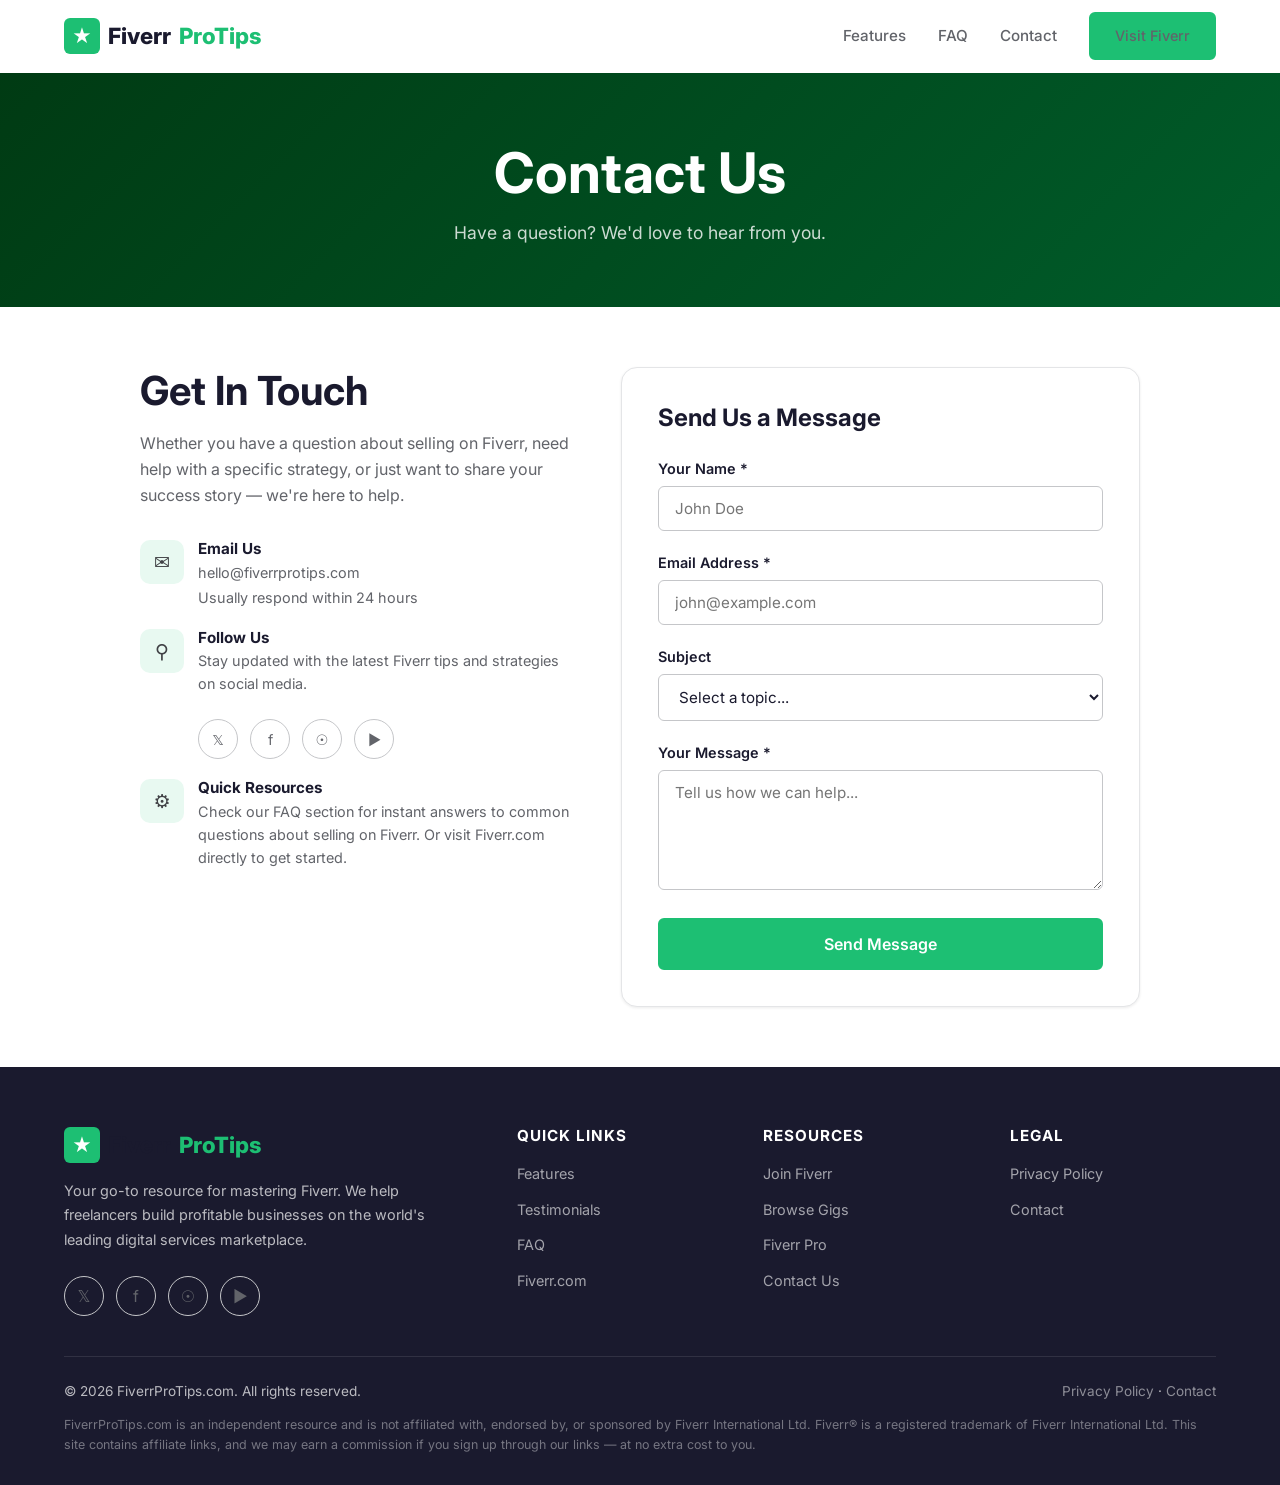
==== contact.html @ c42b6715 "Initial commit: FiverrProTips landing page with privacy policy and contact page Co-Authored-By: Clau" ====
<!DOCTYPE html>
<html lang="en">
<head>
  <meta charset="UTF-8">
  <meta name="viewport" content="width=device-width, initial-scale=1.0">
  <meta name="description" content="Contact FiverrProTips — Have questions about selling on Fiverr? We'd love to hear from you. Reach out via our contact form or email.">
  <meta name="robots" content="index, follow">
  <link rel="canonical" href="https://fiverrprotips.com/contact">
  <title>Contact Us — FiverrProTips</title>
  <link rel="preconnect" href="https://fonts.googleapis.com">
  <link rel="preconnect" href="https://fonts.gstatic.com" crossorigin>
  <link href="https://fonts.googleapis.com/css2?family=Inter:wght@400;500;600;700;800&display=swap" rel="stylesheet">
  <link rel="stylesheet" href="styles.css">
</head>
<body>

  <!-- Navigation -->
  <nav class="navbar scrolled" id="navbar">
    <div class="container">
      <a href="index.html" class="logo">
        <div class="icon">&#9733;</div>
        Fiverr<span>ProTips</span>
      </a>
      <ul class="nav-links" id="navLinks">
        <li><a href="index.html#features">Features</a></li>
        <li><a href="index.html#faq">FAQ</a></li>
        <li><a href="contact.html">Contact</a></li>
        <li><a href="https://fiverr.com" target="_blank" rel="noopener" class="btn btn-primary">Visit Fiverr</a></li>
      </ul>
      <button class="nav-toggle" id="navToggle" aria-label="Toggle navigation">
        <span></span><span></span><span></span>
      </button>
    </div>
  </nav>

  <!-- Page Hero -->
  <section class="page-hero">
    <div class="container">
      <h1>Contact Us</h1>
      <p>Have a question? We'd love to hear from you.</p>
    </div>
  </section>

  <!-- Content -->
  <section class="content-section">
    <div class="container">
      <div class="contact-grid">
        <!-- Contact Info -->
        <div class="contact-info">
          <h2>Get In Touch</h2>
          <p>Whether you have a question about selling on Fiverr, need help with a specific strategy, or just want to share your success story — we're here to help.</p>

          <div class="contact-methods">
            <div class="contact-method">
              <div class="contact-method-icon">&#9993;</div>
              <div>
                <h4>Email Us</h4>
                <a href="mailto:hello@fiverrprotips.com">hello@fiverrprotips.com</a>
                <p>Usually respond within 24 hours</p>
              </div>
            </div>
            <div class="contact-method">
              <div class="contact-method-icon">&#9906;</div>
              <div>
                <h4>Follow Us</h4>
                <p>Stay updated with the latest Fiverr tips and strategies on social media.</p>
                <div class="social-links">
                  <a href="#" class="social-link" aria-label="Twitter">&#120143;</a>
                  <a href="#" class="social-link" aria-label="Facebook">f</a>
                  <a href="#" class="social-link" aria-label="Instagram">&#9737;</a>
                  <a href="#" class="social-link" aria-label="YouTube">&#9654;</a>
                </div>
              </div>
            </div>
            <div class="contact-method">
              <div class="contact-method-icon">&#9881;</div>
              <div>
                <h4>Quick Resources</h4>
                <p>Check our <a href="index.html#faq">FAQ section</a> for instant answers to common questions about selling on Fiverr. Or visit <a href="https://fiverr.com" target="_blank" rel="noopener">Fiverr.com</a> directly to get started.</p>
              </div>
            </div>
          </div>
        </div>

        <!-- Contact Form -->
        <div class="contact-form-card" id="contactFormCard">
          <h3>Send Us a Message</h3>
          <form id="contactForm" novalidate>
            <div class="form-group">
              <label for="name">Your Name *</label>
              <input type="text" id="name" name="name" placeholder="John Doe" required>
            </div>
            <div class="form-group">
              <label for="email">Email Address *</label>
              <input type="email" id="email" name="email" placeholder="john@example.com" required>
            </div>
            <div class="form-group">
              <label for="subject">Subject</label>
              <select id="subject" name="subject">
                <option value="">Select a topic...</option>
                <option value="general">General Question</option>
                <option value="fiverr-tips">Fiverr Selling Tips</option>
                <option value="suggestion">Suggestion / Feedback</option>
                <option value="partnership">Partnership Inquiry</option>
                <option value="privacy">Privacy / Data Request</option>
                <option value="other">Other</option>
              </select>
            </div>
            <div class="form-group">
              <label for="message">Your Message *</label>
              <textarea id="message" name="message" placeholder="Tell us how we can help..." required></textarea>
            </div>
            <button type="submit" class="btn btn-primary form-submit">Send Message</button>
          </form>

          <!-- Success Message (hidden by default) -->
          <div class="form-success" id="formSuccess">
            <div class="success-icon">&#10003;</div>
            <h3>Message Sent!</h3>
            <p>Thank you for reaching out. We'll get back to you within 24 hours.</p>
          </div>
        </div>
      </div>
    </div>
  </section>

  <!-- Footer -->
  <footer class="footer">
    <div class="container">
      <div class="footer-grid">
        <div class="footer-about">
          <a href="index.html" class="logo">
            <div class="icon">&#9733;</div>
            Fiverr<span>ProTips</span>
          </a>
          <p>Your go-to resource for mastering Fiverr. We help freelancers build profitable businesses on the world's leading digital services marketplace.</p>
          <div class="social-links">
            <a href="#" class="social-link" aria-label="Twitter">&#120143;</a>
            <a href="#" class="social-link" aria-label="Facebook">f</a>
            <a href="#" class="social-link" aria-label="Instagram">&#9737;</a>
            <a href="#" class="social-link" aria-label="YouTube">&#9654;</a>
          </div>
        </div>
        <div>
          <h4>Quick Links</h4>
          <ul class="footer-links">
            <li><a href="index.html#features">Features</a></li>
            <li><a href="index.html#testimonials">Testimonials</a></li>
            <li><a href="index.html#faq">FAQ</a></li>
            <li><a href="https://fiverr.com" target="_blank" rel="noopener">Fiverr.com</a></li>
          </ul>
        </div>
        <div>
          <h4>Resources</h4>
          <ul class="footer-links">
            <li><a href="https://fiverr.com" target="_blank" rel="noopener">Join Fiverr</a></li>
            <li><a href="https://fiverr.com" target="_blank" rel="noopener">Browse Gigs</a></li>
            <li><a href="https://fiverr.com" target="_blank" rel="noopener">Fiverr Pro</a></li>
            <li><a href="contact.html">Contact Us</a></li>
          </ul>
        </div>
        <div>
          <h4>Legal</h4>
          <ul class="footer-links">
            <li><a href="privacy-policy.html">Privacy Policy</a></li>
            <li><a href="contact.html">Contact</a></li>
          </ul>
        </div>
      </div>
      <div class="footer-bottom">
        <p>&copy; 2026 FiverrProTips.com. All rights reserved.</p>
        <p><a href="privacy-policy.html">Privacy Policy</a> · <a href="contact.html">Contact</a></p>
      </div>
      <p class="footer-disclaimer">FiverrProTips.com is an independent resource and is not affiliated with, endorsed by, or sponsored by Fiverr International Ltd. Fiverr&reg; is a registered trademark of Fiverr International Ltd. This site contains affiliate links, and we may earn a commission if you sign up through our links — at no extra cost to you.</p>
    </div>
  </footer>

  <script src="script.js"></script>
</body>
</html>
---- styles.css ----
/* ============================================
   FiverrProTips.com - Main Stylesheet
   ============================================ */

/* --- CSS Variables --- */
:root {
  --color-primary: #1dbf73;
  --color-primary-dark: #19a463;
  --color-primary-light: #e8f9f1;
  --color-secondary: #003912;
  --color-accent: #ff6b6b;
  --color-dark: #1a1a2e;
  --color-gray-900: #222325;
  --color-gray-800: #404145;
  --color-gray-600: #62646a;
  --color-gray-400: #c5c6c9;
  --color-gray-200: #e4e5e7;
  --color-gray-100: #f5f5f5;
  --color-white: #ffffff;
  --color-star: #ffb800;

  --font-heading: 'Inter', 'Segoe UI', system-ui, -apple-system, sans-serif;
  --font-body: 'Inter', 'Segoe UI', system-ui, -apple-system, sans-serif;

  --shadow-sm: 0 1px 3px rgba(0, 0, 0, 0.08);
  --shadow-md: 0 4px 12px rgba(0, 0, 0, 0.1);
  --shadow-lg: 0 8px 30px rgba(0, 0, 0, 0.12);
  --shadow-xl: 0 20px 60px rgba(0, 0, 0, 0.15);

  --radius-sm: 6px;
  --radius-md: 10px;
  --radius-lg: 16px;
  --radius-xl: 24px;

  --max-width: 1200px;
  --transition: 0.3s cubic-bezier(0.4, 0, 0.2, 1);
}

/* --- Reset & Base --- */
*,
*::before,
*::after {
  margin: 0;
  padding: 0;
  box-sizing: border-box;
}

html {
  scroll-behavior: smooth;
  font-size: 16px;
}

body {
  font-family: var(--font-body);
  color: var(--color-gray-800);
  line-height: 1.6;
  background: var(--color-white);
  -webkit-font-smoothing: antialiased;
  -moz-osx-font-smoothing: grayscale;
}

img {
  max-width: 100%;
  display: block;
}

a {
  color: var(--color-primary-dark);
  text-decoration: none;
  transition: color var(--transition);
}

a:hover {
  color: var(--color-primary);
}

ul {
  list-style: none;
}

/* --- Typography --- */
h1, h2, h3, h4, h5, h6 {
  font-family: var(--font-heading);
  font-weight: 700;
  line-height: 1.2;
  color: var(--color-dark);
}

h1 { font-size: clamp(2rem, 5vw, 3.5rem); }
h2 { font-size: clamp(1.6rem, 4vw, 2.5rem); }
h3 { font-size: clamp(1.2rem, 3vw, 1.5rem); }

/* --- Container --- */
.container {
  max-width: var(--max-width);
  margin: 0 auto;
  padding: 0 24px;
}

/* --- Buttons --- */
.btn {
  display: inline-flex;
  align-items: center;
  justify-content: center;
  gap: 8px;
  padding: 14px 32px;
  font-family: var(--font-body);
  font-size: 1rem;
  font-weight: 600;
  border: 2px solid transparent;
  border-radius: var(--radius-sm);
  cursor: pointer;
  transition: all var(--transition);
  text-align: center;
  white-space: nowrap;
}

.btn-primary {
  background: var(--color-primary);
  color: var(--color-white);
  border-color: var(--color-primary);
}

.btn-primary:hover {
  background: var(--color-primary-dark);
  border-color: var(--color-primary-dark);
  color: var(--color-white);
  transform: translateY(-2px);
  box-shadow: var(--shadow-md);
}

.btn-outline {
  background: transparent;
  color: var(--color-white);
  border-color: var(--color-white);
}

.btn-outline:hover {
  background: var(--color-white);
  color: var(--color-dark);
  transform: translateY(-2px);
}

.btn-secondary {
  background: var(--color-white);
  color: var(--color-primary);
  border-color: var(--color-primary);
}

.btn-secondary:hover {
  background: var(--color-primary-light);
  transform: translateY(-2px);
  box-shadow: var(--shadow-sm);
}

.btn-lg {
  padding: 18px 40px;
  font-size: 1.1rem;
  border-radius: var(--radius-md);
}

/* --- Header / Navbar --- */
.navbar {
  position: fixed;
  top: 0;
  left: 0;
  right: 0;
  z-index: 1000;
  background: var(--color-white);
  border-bottom: 1px solid transparent;
  transition: all var(--transition);
}

.navbar.scrolled {
  border-bottom-color: var(--color-gray-200);
  box-shadow: var(--shadow-sm);
}

.navbar .container {
  display: flex;
  align-items: center;
  justify-content: space-between;
  height: 72px;
}

.logo {
  display: flex;
  align-items: center;
  gap: 8px;
  font-size: 1.4rem;
  font-weight: 800;
  color: var(--color-dark);
  font-family: var(--font-heading);
}

.logo .icon {
  width: 36px;
  height: 36px;
  background: var(--color-primary);
  border-radius: var(--radius-sm);
  display: flex;
  align-items: center;
  justify-content: center;
  color: var(--color-white);
  font-size: 1.2rem;
}

.logo span {
  color: var(--color-primary);
}

.nav-links {
  display: flex;
  align-items: center;
  gap: 32px;
}

.nav-links a {
  color: var(--color-gray-600);
  font-weight: 500;
  font-size: 0.95rem;
}

.nav-links a:hover {
  color: var(--color-dark);
}

.nav-links .btn {
  padding: 10px 24px;
  font-size: 0.9rem;
}

.nav-toggle {
  display: none;
  flex-direction: column;
  gap: 5px;
  background: none;
  border: none;
  cursor: pointer;
  padding: 4px;
}

.nav-toggle span {
  display: block;
  width: 24px;
  height: 2px;
  background: var(--color-dark);
  border-radius: 2px;
  transition: all var(--transition);
}

/* --- Hero Section --- */
.hero {
  padding: 160px 0 100px;
  background: linear-gradient(135deg, var(--color-secondary) 0%, #005c2a 50%, #0a3d1a 100%);
  color: var(--color-white);
  position: relative;
  overflow: hidden;
}

.hero::before {
  content: '';
  position: absolute;
  top: -50%;
  right: -20%;
  width: 600px;
  height: 600px;
  background: radial-gradient(circle, rgba(29, 191, 115, 0.15) 0%, transparent 70%);
  border-radius: 50%;
}

.hero::after {
  content: '';
  position: absolute;
  bottom: -30%;
  left: -10%;
  width: 400px;
  height: 400px;
  background: radial-gradient(circle, rgba(29, 191, 115, 0.1) 0%, transparent 70%);
  border-radius: 50%;
}

.hero .container {
  display: grid;
  grid-template-columns: 1fr 1fr;
  gap: 60px;
  align-items: center;
  position: relative;
  z-index: 1;
}

.hero-content h1 {
  color: var(--color-white);
  margin-bottom: 20px;
}

.hero-content h1 .highlight {
  color: var(--color-primary);
  position: relative;
}

.hero-content h1 .highlight::after {
  content: '';
  position: absolute;
  left: 0;
  bottom: 4px;
  width: 100%;
  height: 8px;
  background: rgba(29, 191, 115, 0.3);
  border-radius: 4px;
  z-index: -1;
}

.hero-content p {
  font-size: 1.15rem;
  color: rgba(255, 255, 255, 0.85);
  margin-bottom: 32px;
  max-width: 480px;
  line-height: 1.7;
}

.hero-buttons {
  display: flex;
  gap: 16px;
  flex-wrap: wrap;
}

.hero-stats {
  display: flex;
  gap: 40px;
  margin-top: 48px;
}

.hero-stat h3 {
  color: var(--color-primary);
  font-size: 1.8rem;
  margin-bottom: 4px;
}

.hero-stat p {
  color: rgba(255, 255, 255, 0.7);
  font-size: 0.9rem;
  margin-bottom: 0;
}

.hero-image {
  display: flex;
  justify-content: center;
  align-items: center;
}

.hero-card {
  background: var(--color-white);
  border-radius: var(--radius-lg);
  padding: 32px;
  box-shadow: var(--shadow-xl);
  width: 100%;
  max-width: 420px;
}

.hero-card .card-header {
  display: flex;
  align-items: center;
  gap: 12px;
  margin-bottom: 20px;
  padding-bottom: 16px;
  border-bottom: 1px solid var(--color-gray-200);
}

.hero-card .card-avatar {
  width: 44px;
  height: 44px;
  border-radius: 50%;
  background: var(--color-primary-light);
  display: flex;
  align-items: center;
  justify-content: center;
  font-size: 1.2rem;
  color: var(--color-primary);
  font-weight: 700;
}

.hero-card .card-name {
  font-weight: 600;
  color: var(--color-dark);
}

.hero-card .card-role {
  font-size: 0.85rem;
  color: var(--color-gray-600);
}

.hero-card .card-stats {
  display: grid;
  grid-template-columns: repeat(3, 1fr);
  gap: 16px;
  text-align: center;
}

.hero-card .card-stat-value {
  font-size: 1.3rem;
  font-weight: 700;
  color: var(--color-dark);
}

.hero-card .card-stat-label {
  font-size: 0.8rem;
  color: var(--color-gray-600);
}

.hero-card .card-cta {
  margin-top: 20px;
  padding-top: 16px;
  border-top: 1px solid var(--color-gray-200);
  display: flex;
  justify-content: space-between;
  align-items: center;
}

.hero-card .card-price {
  font-size: 1.5rem;
  font-weight: 800;
  color: var(--color-dark);
}

.hero-card .card-price small {
  font-weight: 400;
  font-size: 0.85rem;
  color: var(--color-gray-600);
}

/* --- Trust Bar --- */
.trust-bar {
  padding: 32px 0;
  background: var(--color-gray-100);
  border-bottom: 1px solid var(--color-gray-200);
}

.trust-bar .container {
  display: flex;
  align-items: center;
  justify-content: center;
  gap: 48px;
  flex-wrap: wrap;
}

.trust-bar p {
  color: var(--color-gray-600);
  font-weight: 500;
  font-size: 0.9rem;
  white-space: nowrap;
}

.trust-logos {
  display: flex;
  align-items: center;
  gap: 32px;
  flex-wrap: wrap;
  justify-content: center;
}

.trust-logo {
  display: flex;
  align-items: center;
  gap: 6px;
  color: var(--color-gray-600);
  font-weight: 600;
  font-size: 0.9rem;
}

.trust-logo .dot {
  width: 8px;
  height: 8px;
  border-radius: 50%;
  background: var(--color-primary);
}

/* --- Sections --- */
.section {
  padding: 100px 0;
}

.section-header {
  text-align: center;
  margin-bottom: 60px;
}

.section-header h2 {
  margin-bottom: 16px;
}

.section-header p {
  color: var(--color-gray-600);
  font-size: 1.1rem;
  max-width: 600px;
  margin: 0 auto;
}

/* --- Features Grid --- */
.features-grid {
  display: grid;
  grid-template-columns: repeat(auto-fit, minmax(280px, 1fr));
  gap: 32px;
}

.feature-card {
  background: var(--color-white);
  border: 1px solid var(--color-gray-200);
  border-radius: var(--radius-lg);
  padding: 36px 28px;
  transition: all var(--transition);
}

.feature-card:hover {
  transform: translateY(-4px);
  box-shadow: var(--shadow-lg);
  border-color: transparent;
}

.feature-icon {
  width: 56px;
  height: 56px;
  border-radius: var(--radius-md);
  background: var(--color-primary-light);
  display: flex;
  align-items: center;
  justify-content: center;
  font-size: 1.6rem;
  margin-bottom: 20px;
}

.feature-card h3 {
  margin-bottom: 10px;
  font-size: 1.2rem;
}

.feature-card p {
  color: var(--color-gray-600);
  font-size: 0.95rem;
  line-height: 1.7;
}

/* --- Benefits Section --- */
.benefits {
  background: var(--color-gray-100);
}

.benefits-grid {
  display: grid;
  grid-template-columns: repeat(auto-fit, minmax(300px, 1fr));
  gap: 24px;
}

.benefit-item {
  display: flex;
  gap: 16px;
  align-items: flex-start;
}

.benefit-check {
  flex-shrink: 0;
  width: 28px;
  height: 28px;
  border-radius: 50%;
  background: var(--color-primary);
  display: flex;
  align-items: center;
  justify-content: center;
  color: var(--color-white);
  font-size: 0.85rem;
  font-weight: 700;
  margin-top: 2px;
}

.benefit-item h4 {
  margin-bottom: 4px;
  font-size: 1.05rem;
}

.benefit-item p {
  color: var(--color-gray-600);
  font-size: 0.9rem;
}

/* --- Testimonials --- */
.testimonials-grid {
  display: grid;
  grid-template-columns: repeat(auto-fit, minmax(320px, 1fr));
  gap: 32px;
}

.testimonial-card {
  background: var(--color-white);
  border: 1px solid var(--color-gray-200);
  border-radius: var(--radius-lg);
  padding: 32px;
  transition: all var(--transition);
}

.testimonial-card:hover {
  box-shadow: var(--shadow-md);
  border-color: transparent;
}

.testimonial-stars {
  color: var(--color-star);
  font-size: 1rem;
  margin-bottom: 16px;
  letter-spacing: 2px;
}

.testimonial-card blockquote {
  font-size: 0.95rem;
  color: var(--color-gray-800);
  line-height: 1.7;
  margin-bottom: 20px;
  font-style: italic;
}

.testimonial-author {
  display: flex;
  align-items: center;
  gap: 12px;
}

.testimonial-avatar {
  width: 44px;
  height: 44px;
  border-radius: 50%;
  background: var(--color-gray-200);
  display: flex;
  align-items: center;
  justify-content: center;
  font-weight: 700;
  color: var(--color-gray-600);
  font-size: 1rem;
}

.testimonial-author strong {
  display: block;
  font-size: 0.9rem;
  color: var(--color-dark);
}

.testimonial-author span {
  font-size: 0.8rem;
  color: var(--color-gray-600);
}

/* --- CTA Section --- */
.cta-section {
  background: linear-gradient(135deg, var(--color-secondary) 0%, #005c2a 100%);
  color: var(--color-white);
  text-align: center;
  padding: 80px 0;
  position: relative;
  overflow: hidden;
}

.cta-section::before {
  content: '';
  position: absolute;
  top: -30%;
  left: 50%;
  transform: translateX(-50%);
  width: 500px;
  height: 500px;
  background: radial-gradient(circle, rgba(29, 191, 115, 0.2) 0%, transparent 70%);
  border-radius: 50%;
}

.cta-section .container {
  position: relative;
  z-index: 1;
}

.cta-section h2 {
  color: var(--color-white);
  margin-bottom: 16px;
}

.cta-section p {
  color: rgba(255, 255, 255, 0.85);
  font-size: 1.1rem;
  margin-bottom: 32px;
  max-width: 500px;
  margin-left: auto;
  margin-right: auto;
}

.countdown {
  display: inline-flex;
  gap: 16px;
  margin-bottom: 32px;
}

.countdown-item {
  background: rgba(255, 255, 255, 0.1);
  border-radius: var(--radius-md);
  padding: 12px 20px;
  text-align: center;
  min-width: 70px;
}

.countdown-item .number {
  font-size: 1.8rem;
  font-weight: 800;
  color: var(--color-primary);
  display: block;
  line-height: 1;
}

.countdown-item .label {
  font-size: 0.75rem;
  color: rgba(255, 255, 255, 0.7);
  text-transform: uppercase;
  letter-spacing: 1px;
}

/* --- FAQ Section --- */
.faq-list {
  max-width: 800px;
  margin: 0 auto;
}

.faq-item {
  border-bottom: 1px solid var(--color-gray-200);
  padding: 24px 0;
}

.faq-question {
  display: flex;
  justify-content: space-between;
  align-items: center;
  cursor: pointer;
  font-weight: 600;
  font-size: 1.05rem;
  color: var(--color-dark);
  background: none;
  border: none;
  width: 100%;
  text-align: left;
  padding: 0;
  font-family: var(--font-body);
  gap: 16px;
}

.faq-question .arrow {
  flex-shrink: 0;
  transition: transform var(--transition);
  font-size: 1.2rem;
  color: var(--color-gray-600);
}

.faq-item.open .faq-question .arrow {
  transform: rotate(180deg);
}

.faq-answer {
  max-height: 0;
  overflow: hidden;
  transition: max-height 0.4s ease, padding 0.4s ease;
}

.faq-item.open .faq-answer {
  max-height: 300px;
  padding-top: 16px;
}

.faq-answer p {
  color: var(--color-gray-600);
  font-size: 0.95rem;
  line-height: 1.7;
}

/* --- Footer --- */
.footer {
  background: var(--color-dark);
  color: rgba(255, 255, 255, 0.7);
  padding: 60px 0 30px;
}

.footer-grid {
  display: grid;
  grid-template-columns: 2fr 1fr 1fr 1fr;
  gap: 40px;
  margin-bottom: 40px;
}

.footer-about p {
  margin-top: 16px;
  font-size: 0.9rem;
  line-height: 1.7;
}

.footer h4 {
  color: var(--color-white);
  margin-bottom: 16px;
  font-size: 0.95rem;
  text-transform: uppercase;
  letter-spacing: 1px;
}

.footer-links li {
  margin-bottom: 10px;
}

.footer-links a {
  color: rgba(255, 255, 255, 0.6);
  font-size: 0.9rem;
  transition: color var(--transition);
}

.footer-links a:hover {
  color: var(--color-primary);
}

.footer-bottom {
  border-top: 1px solid rgba(255, 255, 255, 0.1);
  padding-top: 24px;
  display: flex;
  justify-content: space-between;
  align-items: center;
  flex-wrap: wrap;
  gap: 16px;
  font-size: 0.85rem;
}

.footer-bottom a {
  color: rgba(255, 255, 255, 0.5);
}

.footer-bottom a:hover {
  color: var(--color-primary);
}

.footer-disclaimer {
  margin-top: 12px;
  font-size: 0.78rem;
  color: rgba(255, 255, 255, 0.4);
  line-height: 1.6;
}

/* --- Page Hero (for sub-pages) --- */
.page-hero {
  padding: 140px 0 60px;
  background: linear-gradient(135deg, var(--color-secondary) 0%, #005c2a 100%);
  color: var(--color-white);
  text-align: center;
}

.page-hero h1 {
  color: var(--color-white);
  margin-bottom: 12px;
}

.page-hero p {
  color: rgba(255, 255, 255, 0.8);
  font-size: 1.1rem;
}

/* --- Content Page Styles --- */
.content-section {
  padding: 60px 0;
}

.content-card {
  background: var(--color-white);
  border: 1px solid var(--color-gray-200);
  border-radius: var(--radius-lg);
  padding: 48px;
  max-width: 900px;
  margin: 0 auto;
}

.content-card h2 {
  margin-top: 36px;
  margin-bottom: 16px;
  font-size: 1.4rem;
}

.content-card h2:first-child {
  margin-top: 0;
}

.content-card p,
.content-card li {
  color: var(--color-gray-600);
  line-height: 1.8;
  margin-bottom: 12px;
}

.content-card ul,
.content-card ol {
  padding-left: 24px;
  margin-bottom: 16px;
}

.content-card ul {
  list-style: disc;
}

.content-card ol {
  list-style: decimal;
}

.content-card a {
  color: var(--color-primary-dark);
  text-decoration: underline;
}

.content-card .last-updated {
  font-size: 0.85rem;
  color: var(--color-gray-400);
  margin-bottom: 32px;
  padding-bottom: 24px;
  border-bottom: 1px solid var(--color-gray-200);
}

/* --- Contact Page --- */
.contact-grid {
  display: grid;
  grid-template-columns: 1fr 1.2fr;
  gap: 48px;
  max-width: 1000px;
  margin: 0 auto;
}

.contact-info h2 {
  margin-bottom: 16px;
  margin-top: 0;
}

.contact-info > p {
  color: var(--color-gray-600);
  margin-bottom: 32px;
}

.contact-methods {
  display: flex;
  flex-direction: column;
  gap: 20px;
}

.contact-method {
  display: flex;
  gap: 14px;
  align-items: flex-start;
}

.contact-method-icon {
  width: 44px;
  height: 44px;
  border-radius: var(--radius-md);
  background: var(--color-primary-light);
  display: flex;
  align-items: center;
  justify-content: center;
  font-size: 1.2rem;
  flex-shrink: 0;
}

.contact-method h4 {
  margin-bottom: 2px;
  font-size: 0.95rem;
}

.contact-method p,
.contact-method a {
  color: var(--color-gray-600);
  font-size: 0.9rem;
}

.contact-form-card {
  background: var(--color-white);
  border: 1px solid var(--color-gray-200);
  border-radius: var(--radius-lg);
  padding: 36px;
  box-shadow: var(--shadow-sm);
}

.contact-form-card h3 {
  margin-bottom: 24px;
  margin-top: 0;
}

.form-group {
  margin-bottom: 20px;
}

.form-group label {
  display: block;
  font-weight: 600;
  font-size: 0.9rem;
  margin-bottom: 6px;
  color: var(--color-dark);
}

.form-group input,
.form-group textarea,
.form-group select {
  width: 100%;
  padding: 12px 16px;
  border: 1px solid var(--color-gray-400);
  border-radius: var(--radius-sm);
  font-family: var(--font-body);
  font-size: 0.95rem;
  transition: border-color var(--transition), box-shadow var(--transition);
  background: var(--color-white);
  color: var(--color-dark);
}

.form-group input:focus,
.form-group textarea:focus,
.form-group select:focus {
  outline: none;
  border-color: var(--color-primary);
  box-shadow: 0 0 0 3px rgba(29, 191, 115, 0.15);
}

.form-group textarea {
  resize: vertical;
  min-height: 120px;
}

.form-submit {
  width: 100%;
}

.form-success {
  display: none;
  text-align: center;
  padding: 40px 20px;
}

.form-success.show {
  display: block;
}

.form-success .success-icon {
  width: 64px;
  height: 64px;
  border-radius: 50%;
  background: var(--color-primary-light);
  margin: 0 auto 16px;
  display: flex;
  align-items: center;
  justify-content: center;
  font-size: 2rem;
}

.form-success h3 {
  margin-bottom: 8px;
}

.form-success p {
  color: var(--color-gray-600);
}

/* --- Social Links --- */
.social-links {
  display: flex;
  gap: 12px;
  margin-top: 24px;
}

.social-link {
  width: 40px;
  height: 40px;
  border-radius: 50%;
  border: 1px solid var(--color-gray-400);
  display: flex;
  align-items: center;
  justify-content: center;
  color: var(--color-gray-600);
  transition: all var(--transition);
  font-size: 1rem;
}

.social-link:hover {
  border-color: var(--color-primary);
  background: var(--color-primary);
  color: var(--color-white);
}

/* --- Mobile Menu --- */
@media (max-width: 768px) {
  .nav-links {
    position: fixed;
    top: 72px;
    left: 0;
    right: 0;
    background: var(--color-white);
    flex-direction: column;
    padding: 24px;
    gap: 20px;
    box-shadow: var(--shadow-lg);
    transform: translateY(-120%);
    transition: transform var(--transition);
    z-index: 999;
  }

  .nav-links.open {
    transform: translateY(0);
  }

  .nav-toggle {
    display: flex;
  }

  .hero .container {
    grid-template-columns: 1fr;
    text-align: center;
  }

  .hero-content p {
    margin-left: auto;
    margin-right: auto;
  }

  .hero-buttons {
    justify-content: center;
  }

  .hero-stats {
    justify-content: center;
  }

  .hero-image {
    order: -1;
  }

  .footer-grid {
    grid-template-columns: 1fr 1fr;
    gap: 32px;
  }

  .footer-about {
    grid-column: 1 / -1;
  }

  .contact-grid {
    grid-template-columns: 1fr;
  }

  .content-card {
    padding: 24px;
  }

  .trust-bar .container {
    gap: 24px;
  }

  .countdown {
    gap: 10px;
  }

  .countdown-item {
    padding: 10px 14px;
    min-width: 60px;
  }

  .countdown-item .number {
    font-size: 1.4rem;
  }
}

@media (max-width: 480px) {
  .hero-stats {
    flex-direction: column;
    gap: 20px;
    align-items: center;
  }

  .hero-buttons {
    flex-direction: column;
    align-items: center;
  }

  .btn {
    width: 100%;
    max-width: 300px;
  }

  .footer-grid {
    grid-template-columns: 1fr;
    gap: 24px;
  }

  .footer-bottom {
    flex-direction: column;
    text-align: center;
  }
}

/* --- Animations --- */
@keyframes fadeInUp {
  from {
    opacity: 0;
    transform: translateY(30px);
  }
  to {
    opacity: 1;
    transform: translateY(0);
  }
}

.animate-in {
  animation: fadeInUp 0.6s ease forwards;
}

/* --- Cookie Banner --- */
.cookie-banner {
  position: fixed;
  bottom: 20px;
  left: 20px;
  right: 20px;
  max-width: 500px;
  background: var(--color-white);
  border-radius: var(--radius-lg);
  box-shadow: var(--shadow-xl);
  padding: 20px 24px;
  z-index: 999;
  display: flex;
  align-items: center;
  gap: 16px;
  flex-wrap: wrap;
  transform: translateY(120%);
  transition: transform var(--transition);
}

.cookie-banner.show {
  transform: translateY(0);
}

.cookie-banner p {
  flex: 1;
  font-size: 0.85rem;
  color: var(--color-gray-600);
  min-width: 200px;
}

.cookie-banner .btn {
  padding: 8px 20px;
  font-size: 0.85rem;
}
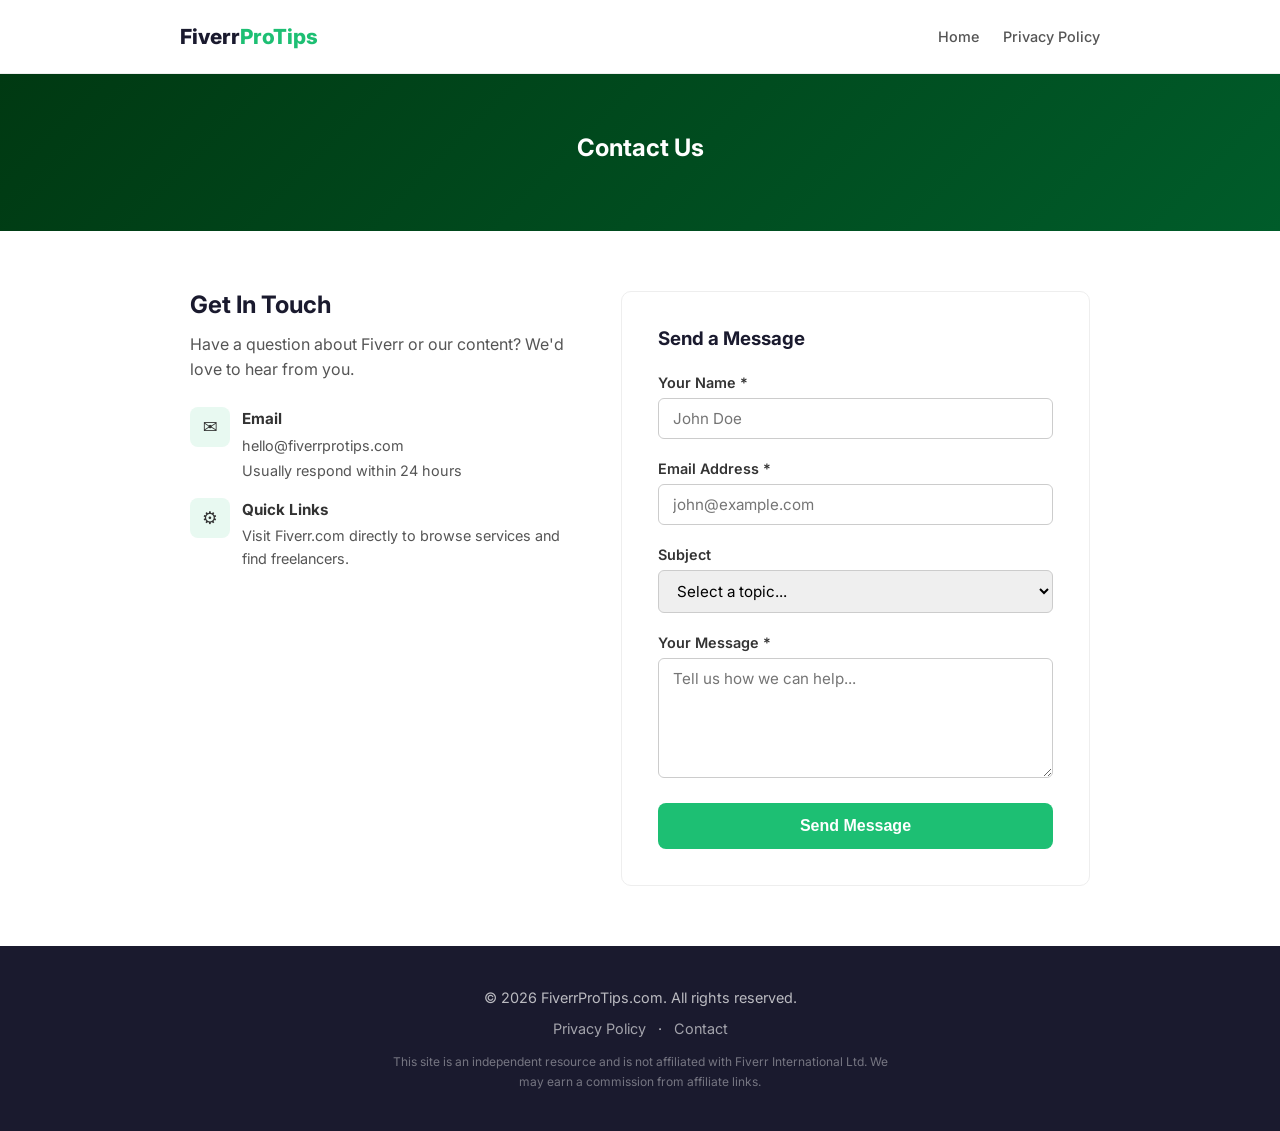
==== commit e4e2cdd6: "Simplify landing page design" ====
--- a/contact.html
+++ b/contact.html
@@ -3,175 +3,96 @@
 <head>
   <meta charset="UTF-8">
   <meta name="viewport" content="width=device-width, initial-scale=1.0">
-  <meta name="description" content="Contact FiverrProTips — Have questions about selling on Fiverr? We'd love to hear from you. Reach out via our contact form or email.">
   <meta name="robots" content="index, follow">
   <link rel="canonical" href="https://fiverrprotips.com/contact">
   <title>Contact Us — FiverrProTips</title>
-  <link rel="preconnect" href="https://fonts.googleapis.com">
-  <link rel="preconnect" href="https://fonts.gstatic.com" crossorigin>
-  <link href="https://fonts.googleapis.com/css2?family=Inter:wght@400;500;600;700;800&display=swap" rel="stylesheet">
+  <link href="https://fonts.googleapis.com/css2?family=Inter:wght@400;600;700;800&display=swap" rel="stylesheet">
   <link rel="stylesheet" href="styles.css">
 </head>
 <body>
 
-  <!-- Navigation -->
-  <nav class="navbar scrolled" id="navbar">
+  <header>
     <div class="container">
-      <a href="index.html" class="logo">
-        <div class="icon">&#9733;</div>
-        Fiverr<span>ProTips</span>
-      </a>
-      <ul class="nav-links" id="navLinks">
-        <li><a href="index.html#features">Features</a></li>
-        <li><a href="index.html#faq">FAQ</a></li>
-        <li><a href="contact.html">Contact</a></li>
-        <li><a href="https://fiverr.com" target="_blank" rel="noopener" class="btn btn-primary">Visit Fiverr</a></li>
-      </ul>
-      <button class="nav-toggle" id="navToggle" aria-label="Toggle navigation">
-        <span></span><span></span><span></span>
-      </button>
+      <a href="index.html" class="logo">Fiverr<span>ProTips</span></a>
+      <nav>
+        <a href="index.html">Home</a>
+        <a href="privacy-policy.html">Privacy Policy</a>
+      </nav>
     </div>
-  </nav>
+  </header>
 
-  <!-- Page Hero -->
   <section class="page-hero">
     <div class="container">
       <h1>Contact Us</h1>
-      <p>Have a question? We'd love to hear from you.</p>
     </div>
   </section>
 
-  <!-- Content -->
   <section class="content-section">
     <div class="container">
       <div class="contact-grid">
-        <!-- Contact Info -->
         <div class="contact-info">
           <h2>Get In Touch</h2>
-          <p>Whether you have a question about selling on Fiverr, need help with a specific strategy, or just want to share your success story — we're here to help.</p>
+          <p>Have a question about Fiverr or our content? We'd love to hear from you.</p>
 
-          <div class="contact-methods">
-            <div class="contact-method">
-              <div class="contact-method-icon">&#9993;</div>
-              <div>
-                <h4>Email Us</h4>
-                <a href="mailto:hello@fiverrprotips.com">hello@fiverrprotips.com</a>
-                <p>Usually respond within 24 hours</p>
-              </div>
+          <div class="contact-method">
+            <div class="contact-method-icon">&#9993;</div>
+            <div>
+              <h4>Email</h4>
+              <a href="mailto:hello@fiverrprotips.com">hello@fiverrprotips.com</a>
+              <p>Usually respond within 24 hours</p>
             </div>
-            <div class="contact-method">
-              <div class="contact-method-icon">&#9906;</div>
-              <div>
-                <h4>Follow Us</h4>
-                <p>Stay updated with the latest Fiverr tips and strategies on social media.</p>
-                <div class="social-links">
-                  <a href="#" class="social-link" aria-label="Twitter">&#120143;</a>
-                  <a href="#" class="social-link" aria-label="Facebook">f</a>
-                  <a href="#" class="social-link" aria-label="Instagram">&#9737;</a>
-                  <a href="#" class="social-link" aria-label="YouTube">&#9654;</a>
-                </div>
-              </div>
-            </div>
-            <div class="contact-method">
-              <div class="contact-method-icon">&#9881;</div>
-              <div>
-                <h4>Quick Resources</h4>
-                <p>Check our <a href="index.html#faq">FAQ section</a> for instant answers to common questions about selling on Fiverr. Or visit <a href="https://fiverr.com" target="_blank" rel="noopener">Fiverr.com</a> directly to get started.</p>
-              </div>
+          </div>
+          <div class="contact-method">
+            <div class="contact-method-icon">&#9881;</div>
+            <div>
+              <h4>Quick Links</h4>
+              <p>Visit <a href="https://fiverr.com" target="_blank" rel="noopener">Fiverr.com</a> directly to browse services and find freelancers.</p>
             </div>
           </div>
         </div>
 
-        <!-- Contact Form -->
         <div class="contact-form-card" id="contactFormCard">
-          <h3>Send Us a Message</h3>
-          <form id="contactForm" novalidate>
+          <h3>Send a Message</h3>
+          <form id="contactForm">
             <div class="form-group">
               <label for="name">Your Name *</label>
-              <input type="text" id="name" name="name" placeholder="John Doe" required>
+              <input type="text" id="name" placeholder="John Doe" required>
             </div>
             <div class="form-group">
               <label for="email">Email Address *</label>
-              <input type="email" id="email" name="email" placeholder="john@example.com" required>
+              <input type="email" id="email" placeholder="john@example.com" required>
             </div>
             <div class="form-group">
               <label for="subject">Subject</label>
-              <select id="subject" name="subject">
+              <select id="subject">
                 <option value="">Select a topic...</option>
                 <option value="general">General Question</option>
-                <option value="fiverr-tips">Fiverr Selling Tips</option>
-                <option value="suggestion">Suggestion / Feedback</option>
-                <option value="partnership">Partnership Inquiry</option>
-                <option value="privacy">Privacy / Data Request</option>
+                <option value="fiverr">Fiverr Tips</option>
+                <option value="suggestion">Suggestion</option>
                 <option value="other">Other</option>
               </select>
             </div>
             <div class="form-group">
               <label for="message">Your Message *</label>
-              <textarea id="message" name="message" placeholder="Tell us how we can help..." required></textarea>
+              <textarea id="message" placeholder="Tell us how we can help..." required></textarea>
             </div>
-            <button type="submit" class="btn btn-primary form-submit">Send Message</button>
+            <button type="submit" class="form-submit">Send Message</button>
           </form>
-
-          <!-- Success Message (hidden by default) -->
           <div class="form-success" id="formSuccess">
             <div class="success-icon">&#10003;</div>
             <h3>Message Sent!</h3>
-            <p>Thank you for reaching out. We'll get back to you within 24 hours.</p>
+            <p>We'll get back to you within 24 hours.</p>
           </div>
         </div>
       </div>
     </div>
   </section>
 
-  <!-- Footer -->
-  <footer class="footer">
+  <footer>
     <div class="container">
-      <div class="footer-grid">
-        <div class="footer-about">
-          <a href="index.html" class="logo">
-            <div class="icon">&#9733;</div>
-            Fiverr<span>ProTips</span>
-          </a>
-          <p>Your go-to resource for mastering Fiverr. We help freelancers build profitable businesses on the world's leading digital services marketplace.</p>
-          <div class="social-links">
-            <a href="#" class="social-link" aria-label="Twitter">&#120143;</a>
-            <a href="#" class="social-link" aria-label="Facebook">f</a>
-            <a href="#" class="social-link" aria-label="Instagram">&#9737;</a>
-            <a href="#" class="social-link" aria-label="YouTube">&#9654;</a>
-          </div>
-        </div>
-        <div>
-          <h4>Quick Links</h4>
-          <ul class="footer-links">
-            <li><a href="index.html#features">Features</a></li>
-            <li><a href="index.html#testimonials">Testimonials</a></li>
-            <li><a href="index.html#faq">FAQ</a></li>
-            <li><a href="https://fiverr.com" target="_blank" rel="noopener">Fiverr.com</a></li>
-          </ul>
-        </div>
-        <div>
-          <h4>Resources</h4>
-          <ul class="footer-links">
-            <li><a href="https://fiverr.com" target="_blank" rel="noopener">Join Fiverr</a></li>
-            <li><a href="https://fiverr.com" target="_blank" rel="noopener">Browse Gigs</a></li>
-            <li><a href="https://fiverr.com" target="_blank" rel="noopener">Fiverr Pro</a></li>
-            <li><a href="contact.html">Contact Us</a></li>
-          </ul>
-        </div>
-        <div>
-          <h4>Legal</h4>
-          <ul class="footer-links">
-            <li><a href="privacy-policy.html">Privacy Policy</a></li>
-            <li><a href="contact.html">Contact</a></li>
-          </ul>
-        </div>
-      </div>
-      <div class="footer-bottom">
-        <p>&copy; 2026 FiverrProTips.com. All rights reserved.</p>
-        <p><a href="privacy-policy.html">Privacy Policy</a> · <a href="contact.html">Contact</a></p>
-      </div>
-      <p class="footer-disclaimer">FiverrProTips.com is an independent resource and is not affiliated with, endorsed by, or sponsored by Fiverr International Ltd. Fiverr&reg; is a registered trademark of Fiverr International Ltd. This site contains affiliate links, and we may earn a commission if you sign up through our links — at no extra cost to you.</p>
+      <p>&copy; 2026 FiverrProTips.com. All rights reserved.</p>
+      <p class="footer-links"><a href="privacy-policy.html">Privacy Policy</a> · <a href="contact.html">Contact</a></p>
+      <p class="disclaimer">This site is an independent resource and is not affiliated with Fiverr International Ltd. We may earn a commission from affiliate links.</p>
     </div>
   </footer>
 
--- a/styles.css
+++ b/styles.css
@@ -1,1246 +1,315 @@
-/* ============================================
-   FiverrProTips.com - Main Stylesheet
-   ============================================ */
-
-/* --- CSS Variables --- */
-:root {
-  --color-primary: #1dbf73;
-  --color-primary-dark: #19a463;
-  --color-primary-light: #e8f9f1;
-  --color-secondary: #003912;
-  --color-accent: #ff6b6b;
-  --color-dark: #1a1a2e;
-  --color-gray-900: #222325;
-  --color-gray-800: #404145;
-  --color-gray-600: #62646a;
-  --color-gray-400: #c5c6c9;
-  --color-gray-200: #e4e5e7;
-  --color-gray-100: #f5f5f5;
-  --color-white: #ffffff;
-  --color-star: #ffb800;
-
-  --font-heading: 'Inter', 'Segoe UI', system-ui, -apple-system, sans-serif;
-  --font-body: 'Inter', 'Segoe UI', system-ui, -apple-system, sans-serif;
-
-  --shadow-sm: 0 1px 3px rgba(0, 0, 0, 0.08);
-  --shadow-md: 0 4px 12px rgba(0, 0, 0, 0.1);
-  --shadow-lg: 0 8px 30px rgba(0, 0, 0, 0.12);
-  --shadow-xl: 0 20px 60px rgba(0, 0, 0, 0.15);
-
-  --radius-sm: 6px;
-  --radius-md: 10px;
-  --radius-lg: 16px;
-  --radius-xl: 24px;
-
-  --max-width: 1200px;
-  --transition: 0.3s cubic-bezier(0.4, 0, 0.2, 1);
-}
-
-/* --- Reset & Base --- */
-*,
-*::before,
-*::after {
-  margin: 0;
-  padding: 0;
-  box-sizing: border-box;
-}
-
-html {
-  scroll-behavior: smooth;
-  font-size: 16px;
-}
+* { margin: 0; padding: 0; box-sizing: border-box; }
 
 body {
-  font-family: var(--font-body);
-  color: var(--color-gray-800);
+  font-family: 'Inter', system-ui, -apple-system, sans-serif;
+  color: #333;
   line-height: 1.6;
-  background: var(--color-white);
-  -webkit-font-smoothing: antialiased;
-  -moz-osx-font-smoothing: grayscale;
-}
-
-img {
-  max-width: 100%;
-  display: block;
-}
-
-a {
-  color: var(--color-primary-dark);
+  background: #fff;
+}
+
+.container {
+  max-width: 960px;
+  margin: 0 auto;
+  padding: 0 20px;
+}
+
+a { color: #1dbf73; text-decoration: none; }
+a:hover { text-decoration: underline; }
+h1, h2, h3 { color: #1a1a2e; line-height: 1.2; }
+
+/* Header */
+header {
+  padding: 20px 0;
+  border-bottom: 1px solid #eee;
+  position: sticky;
+  top: 0;
+  background: #fff;
+  z-index: 10;
+}
+header .container {
+  display: flex;
+  justify-content: space-between;
+  align-items: center;
+}
+.logo {
+  font-size: 1.3rem;
+  font-weight: 800;
+  color: #1a1a2e;
   text-decoration: none;
-  transition: color var(--transition);
-}
-
-a:hover {
-  color: var(--color-primary);
-}
-
-ul {
-  list-style: none;
-}
-
-/* --- Typography --- */
-h1, h2, h3, h4, h5, h6 {
-  font-family: var(--font-heading);
-  font-weight: 700;
-  line-height: 1.2;
-  color: var(--color-dark);
-}
-
-h1 { font-size: clamp(2rem, 5vw, 3.5rem); }
-h2 { font-size: clamp(1.6rem, 4vw, 2.5rem); }
-h3 { font-size: clamp(1.2rem, 3vw, 1.5rem); }
-
-/* --- Container --- */
-.container {
-  max-width: var(--max-width);
-  margin: 0 auto;
-  padding: 0 24px;
-}
-
-/* --- Buttons --- */
-.btn {
-  display: inline-flex;
-  align-items: center;
-  justify-content: center;
-  gap: 8px;
-  padding: 14px 32px;
-  font-family: var(--font-body);
-  font-size: 1rem;
+}
+.logo span { color: #1dbf73; }
+header nav { display: flex; gap: 24px; }
+header nav a {
+  color: #555;
+  font-size: 0.9rem;
+  font-weight: 500;
+}
+header nav a:hover { color: #1dbf73; text-decoration: none; }
+
+/* Hero */
+.hero {
+  text-align: center;
+  padding: 80px 0 60px;
+}
+.hero h1 {
+  font-size: clamp(1.8rem, 4vw, 2.6rem);
+  font-weight: 800;
+  margin-bottom: 16px;
+}
+.hero h1 span { color: #1dbf73; }
+.hero p {
+  font-size: 1.1rem;
+  color: #555;
+  max-width: 650px;
+  margin: 0 auto 32px;
+  line-height: 1.7;
+}
+
+/* CTA Button */
+.cta-btn {
+  display: inline-block;
+  background: #1dbf73;
+  color: #fff;
+  padding: 16px 36px;
+  border-radius: 8px;
+  font-size: 1.1rem;
   font-weight: 600;
-  border: 2px solid transparent;
-  border-radius: var(--radius-sm);
-  cursor: pointer;
-  transition: all var(--transition);
-  text-align: center;
-  white-space: nowrap;
-}
-
-.btn-primary {
-  background: var(--color-primary);
-  color: var(--color-white);
-  border-color: var(--color-primary);
-}
-
-.btn-primary:hover {
-  background: var(--color-primary-dark);
-  border-color: var(--color-primary-dark);
-  color: var(--color-white);
-  transform: translateY(-2px);
-  box-shadow: var(--shadow-md);
-}
-
-.btn-outline {
-  background: transparent;
-  color: var(--color-white);
-  border-color: var(--color-white);
-}
-
-.btn-outline:hover {
-  background: var(--color-white);
-  color: var(--color-dark);
-  transform: translateY(-2px);
-}
-
-.btn-secondary {
-  background: var(--color-white);
-  color: var(--color-primary);
-  border-color: var(--color-primary);
-}
-
-.btn-secondary:hover {
-  background: var(--color-primary-light);
-  transform: translateY(-2px);
-  box-shadow: var(--shadow-sm);
-}
-
-.btn-lg {
-  padding: 18px 40px;
-  font-size: 1.1rem;
-  border-radius: var(--radius-md);
-}
-
-/* --- Header / Navbar --- */
-.navbar {
-  position: fixed;
-  top: 0;
-  left: 0;
-  right: 0;
-  z-index: 1000;
-  background: var(--color-white);
-  border-bottom: 1px solid transparent;
-  transition: all var(--transition);
-}
-
-.navbar.scrolled {
-  border-bottom-color: var(--color-gray-200);
-  box-shadow: var(--shadow-sm);
-}
-
-.navbar .container {
-  display: flex;
-  align-items: center;
-  justify-content: space-between;
-  height: 72px;
-}
-
-.logo {
-  display: flex;
-  align-items: center;
-  gap: 8px;
-  font-size: 1.4rem;
-  font-weight: 800;
-  color: var(--color-dark);
-  font-family: var(--font-heading);
-}
-
-.logo .icon {
-  width: 36px;
-  height: 36px;
-  background: var(--color-primary);
-  border-radius: var(--radius-sm);
-  display: flex;
-  align-items: center;
-  justify-content: center;
-  color: var(--color-white);
-  font-size: 1.2rem;
-}
-
-.logo span {
-  color: var(--color-primary);
-}
-
-.nav-links {
-  display: flex;
-  align-items: center;
+  text-decoration: none;
+  transition: background 0.2s;
+}
+.cta-btn:hover {
+  background: #19a463;
+  text-decoration: none;
+  color: #fff;
+}
+
+/* Services */
+.services {
+  padding: 80px 0;
+  background: #f9fafb;
+}
+.services h2 { text-align: center; margin-bottom: 40px; }
+.services-grid {
+  display: grid;
+  grid-template-columns: repeat(auto-fit, minmax(250px, 1fr));
+  gap: 24px;
+}
+.service-item {
+  background: #fff;
+  padding: 28px;
+  border-radius: 10px;
+  border: 1px solid #eee;
+  text-align: center;
+  transition: box-shadow 0.2s;
+}
+.service-item:hover { box-shadow: 0 4px 16px rgba(0,0,0,0.08); }
+.service-icon { font-size: 2rem; display: block; margin-bottom: 12px; }
+.service-item h3 { font-size: 1.05rem; margin-bottom: 8px; }
+.service-item p { color: #666; font-size: 0.9rem; }
+
+/* Why */
+.why { padding: 80px 0; }
+.why h2 { text-align: center; margin-bottom: 40px; }
+.why-grid {
+  display: grid;
+  grid-template-columns: repeat(auto-fit, minmax(200px, 1fr));
   gap: 32px;
 }
-
-.nav-links a {
-  color: var(--color-gray-600);
-  font-weight: 500;
-  font-size: 0.95rem;
-}
-
-.nav-links a:hover {
-  color: var(--color-dark);
-}
-
-.nav-links .btn {
-  padding: 10px 24px;
+.why-item { text-align: center; }
+.why-item h3 { font-size: 1.05rem; margin-bottom: 8px; }
+.why-item p { color: #666; font-size: 0.9rem; }
+
+/* CTA */
+.cta {
+  text-align: center;
+  padding: 80px 0;
+  background: linear-gradient(135deg, #003912, #005c2a);
+  color: #fff;
+}
+.cta h2 { color: #fff; margin-bottom: 12px; }
+.cta p { color: rgba(255,255,255,0.85); margin-bottom: 28px; font-size: 1.05rem; }
+
+/* Footer */
+footer {
+  background: #1a1a2e;
+  color: rgba(255,255,255,0.7);
+  text-align: center;
+  padding: 40px 0;
   font-size: 0.9rem;
 }
-
-.nav-toggle {
-  display: none;
-  flex-direction: column;
-  gap: 5px;
-  background: none;
-  border: none;
-  cursor: pointer;
-  padding: 4px;
-}
-
-.nav-toggle span {
-  display: block;
-  width: 24px;
-  height: 2px;
-  background: var(--color-dark);
-  border-radius: 2px;
-  transition: all var(--transition);
-}
-
-/* --- Hero Section --- */
-.hero {
-  padding: 160px 0 100px;
-  background: linear-gradient(135deg, var(--color-secondary) 0%, #005c2a 50%, #0a3d1a 100%);
-  color: var(--color-white);
-  position: relative;
-  overflow: hidden;
-}
-
-.hero::before {
-  content: '';
-  position: absolute;
-  top: -50%;
-  right: -20%;
-  width: 600px;
-  height: 600px;
-  background: radial-gradient(circle, rgba(29, 191, 115, 0.15) 0%, transparent 70%);
-  border-radius: 50%;
-}
-
-.hero::after {
-  content: '';
-  position: absolute;
-  bottom: -30%;
-  left: -10%;
-  width: 400px;
-  height: 400px;
-  background: radial-gradient(circle, rgba(29, 191, 115, 0.1) 0%, transparent 70%);
-  border-radius: 50%;
-}
-
-.hero .container {
-  display: grid;
-  grid-template-columns: 1fr 1fr;
-  gap: 60px;
-  align-items: center;
-  position: relative;
-  z-index: 1;
-}
-
-.hero-content h1 {
-  color: var(--color-white);
-  margin-bottom: 20px;
-}
-
-.hero-content h1 .highlight {
-  color: var(--color-primary);
-  position: relative;
-}
-
-.hero-content h1 .highlight::after {
-  content: '';
-  position: absolute;
-  left: 0;
-  bottom: 4px;
-  width: 100%;
-  height: 8px;
-  background: rgba(29, 191, 115, 0.3);
-  border-radius: 4px;
-  z-index: -1;
-}
-
-.hero-content p {
-  font-size: 1.15rem;
-  color: rgba(255, 255, 255, 0.85);
-  margin-bottom: 32px;
-  max-width: 480px;
-  line-height: 1.7;
-}
-
-.hero-buttons {
-  display: flex;
-  gap: 16px;
-  flex-wrap: wrap;
-}
-
-.hero-stats {
-  display: flex;
-  gap: 40px;
-  margin-top: 48px;
-}
-
-.hero-stat h3 {
-  color: var(--color-primary);
-  font-size: 1.8rem;
-  margin-bottom: 4px;
-}
-
-.hero-stat p {
-  color: rgba(255, 255, 255, 0.7);
-  font-size: 0.9rem;
-  margin-bottom: 0;
-}
-
-.hero-image {
-  display: flex;
-  justify-content: center;
-  align-items: center;
-}
-
-.hero-card {
-  background: var(--color-white);
-  border-radius: var(--radius-lg);
-  padding: 32px;
-  box-shadow: var(--shadow-xl);
-  width: 100%;
-  max-width: 420px;
-}
-
-.hero-card .card-header {
-  display: flex;
-  align-items: center;
-  gap: 12px;
-  margin-bottom: 20px;
-  padding-bottom: 16px;
-  border-bottom: 1px solid var(--color-gray-200);
-}
-
-.hero-card .card-avatar {
-  width: 44px;
-  height: 44px;
-  border-radius: 50%;
-  background: var(--color-primary-light);
-  display: flex;
-  align-items: center;
-  justify-content: center;
-  font-size: 1.2rem;
-  color: var(--color-primary);
-  font-weight: 700;
-}
-
-.hero-card .card-name {
-  font-weight: 600;
-  color: var(--color-dark);
-}
-
-.hero-card .card-role {
-  font-size: 0.85rem;
-  color: var(--color-gray-600);
-}
-
-.hero-card .card-stats {
-  display: grid;
-  grid-template-columns: repeat(3, 1fr);
-  gap: 16px;
-  text-align: center;
-}
-
-.hero-card .card-stat-value {
-  font-size: 1.3rem;
-  font-weight: 700;
-  color: var(--color-dark);
-}
-
-.hero-card .card-stat-label {
-  font-size: 0.8rem;
-  color: var(--color-gray-600);
-}
-
-.hero-card .card-cta {
-  margin-top: 20px;
-  padding-top: 16px;
-  border-top: 1px solid var(--color-gray-200);
-  display: flex;
-  justify-content: space-between;
-  align-items: center;
-}
-
-.hero-card .card-price {
-  font-size: 1.5rem;
-  font-weight: 800;
-  color: var(--color-dark);
-}
-
-.hero-card .card-price small {
-  font-weight: 400;
-  font-size: 0.85rem;
-  color: var(--color-gray-600);
-}
-
-/* --- Trust Bar --- */
-.trust-bar {
-  padding: 32px 0;
-  background: var(--color-gray-100);
-  border-bottom: 1px solid var(--color-gray-200);
-}
-
-.trust-bar .container {
-  display: flex;
-  align-items: center;
-  justify-content: center;
-  gap: 48px;
-  flex-wrap: wrap;
-}
-
-.trust-bar p {
-  color: var(--color-gray-600);
-  font-weight: 500;
-  font-size: 0.9rem;
-  white-space: nowrap;
-}
-
-.trust-logos {
-  display: flex;
-  align-items: center;
-  gap: 32px;
-  flex-wrap: wrap;
-  justify-content: center;
-}
-
-.trust-logo {
-  display: flex;
-  align-items: center;
-  gap: 6px;
-  color: var(--color-gray-600);
-  font-weight: 600;
-  font-size: 0.9rem;
-}
-
-.trust-logo .dot {
-  width: 8px;
-  height: 8px;
-  border-radius: 50%;
-  background: var(--color-primary);
-}
-
-/* --- Sections --- */
-.section {
-  padding: 100px 0;
-}
-
-.section-header {
-  text-align: center;
-  margin-bottom: 60px;
-}
-
-.section-header h2 {
-  margin-bottom: 16px;
-}
-
-.section-header p {
-  color: var(--color-gray-600);
-  font-size: 1.1rem;
-  max-width: 600px;
-  margin: 0 auto;
-}
-
-/* --- Features Grid --- */
-.features-grid {
-  display: grid;
-  grid-template-columns: repeat(auto-fit, minmax(280px, 1fr));
-  gap: 32px;
-}
-
-.feature-card {
-  background: var(--color-white);
-  border: 1px solid var(--color-gray-200);
-  border-radius: var(--radius-lg);
-  padding: 36px 28px;
-  transition: all var(--transition);
-}
-
-.feature-card:hover {
-  transform: translateY(-4px);
-  box-shadow: var(--shadow-lg);
-  border-color: transparent;
-}
-
-.feature-icon {
-  width: 56px;
-  height: 56px;
-  border-radius: var(--radius-md);
-  background: var(--color-primary-light);
-  display: flex;
-  align-items: center;
-  justify-content: center;
-  font-size: 1.6rem;
-  margin-bottom: 20px;
-}
-
-.feature-card h3 {
-  margin-bottom: 10px;
-  font-size: 1.2rem;
-}
-
-.feature-card p {
-  color: var(--color-gray-600);
-  font-size: 0.95rem;
-  line-height: 1.7;
-}
-
-/* --- Benefits Section --- */
-.benefits {
-  background: var(--color-gray-100);
-}
-
-.benefits-grid {
-  display: grid;
-  grid-template-columns: repeat(auto-fit, minmax(300px, 1fr));
-  gap: 24px;
-}
-
-.benefit-item {
-  display: flex;
-  gap: 16px;
-  align-items: flex-start;
-}
-
-.benefit-check {
-  flex-shrink: 0;
-  width: 28px;
-  height: 28px;
-  border-radius: 50%;
-  background: var(--color-primary);
-  display: flex;
-  align-items: center;
-  justify-content: center;
-  color: var(--color-white);
-  font-size: 0.85rem;
-  font-weight: 700;
-  margin-top: 2px;
-}
-
-.benefit-item h4 {
-  margin-bottom: 4px;
-  font-size: 1.05rem;
-}
-
-.benefit-item p {
-  color: var(--color-gray-600);
-  font-size: 0.9rem;
-}
-
-/* --- Testimonials --- */
-.testimonials-grid {
-  display: grid;
-  grid-template-columns: repeat(auto-fit, minmax(320px, 1fr));
-  gap: 32px;
-}
-
-.testimonial-card {
-  background: var(--color-white);
-  border: 1px solid var(--color-gray-200);
-  border-radius: var(--radius-lg);
-  padding: 32px;
-  transition: all var(--transition);
-}
-
-.testimonial-card:hover {
-  box-shadow: var(--shadow-md);
-  border-color: transparent;
-}
-
-.testimonial-stars {
-  color: var(--color-star);
-  font-size: 1rem;
-  margin-bottom: 16px;
-  letter-spacing: 2px;
-}
-
-.testimonial-card blockquote {
-  font-size: 0.95rem;
-  color: var(--color-gray-800);
-  line-height: 1.7;
-  margin-bottom: 20px;
-  font-style: italic;
-}
-
-.testimonial-author {
-  display: flex;
-  align-items: center;
-  gap: 12px;
-}
-
-.testimonial-avatar {
-  width: 44px;
-  height: 44px;
-  border-radius: 50%;
-  background: var(--color-gray-200);
-  display: flex;
-  align-items: center;
-  justify-content: center;
-  font-weight: 700;
-  color: var(--color-gray-600);
-  font-size: 1rem;
-}
-
-.testimonial-author strong {
-  display: block;
-  font-size: 0.9rem;
-  color: var(--color-dark);
-}
-
-.testimonial-author span {
-  font-size: 0.8rem;
-  color: var(--color-gray-600);
-}
-
-/* --- CTA Section --- */
-.cta-section {
-  background: linear-gradient(135deg, var(--color-secondary) 0%, #005c2a 100%);
-  color: var(--color-white);
-  text-align: center;
-  padding: 80px 0;
-  position: relative;
-  overflow: hidden;
-}
-
-.cta-section::before {
-  content: '';
-  position: absolute;
-  top: -30%;
-  left: 50%;
-  transform: translateX(-50%);
-  width: 500px;
-  height: 500px;
-  background: radial-gradient(circle, rgba(29, 191, 115, 0.2) 0%, transparent 70%);
-  border-radius: 50%;
-}
-
-.cta-section .container {
-  position: relative;
-  z-index: 1;
-}
-
-.cta-section h2 {
-  color: var(--color-white);
-  margin-bottom: 16px;
-}
-
-.cta-section p {
-  color: rgba(255, 255, 255, 0.85);
-  font-size: 1.1rem;
-  margin-bottom: 32px;
+.footer-links { margin: 8px 0; }
+.footer-links a { margin: 0 8px; color: rgba(255,255,255,0.6); }
+footer .disclaimer {
+  font-size: 0.75rem;
+  color: rgba(255,255,255,0.4);
+  margin-top: 12px;
   max-width: 500px;
   margin-left: auto;
   margin-right: auto;
 }
 
-.countdown {
-  display: inline-flex;
-  gap: 16px;
-  margin-bottom: 32px;
-}
-
-.countdown-item {
-  background: rgba(255, 255, 255, 0.1);
-  border-radius: var(--radius-md);
-  padding: 12px 20px;
-  text-align: center;
-  min-width: 70px;
-}
-
-.countdown-item .number {
-  font-size: 1.8rem;
-  font-weight: 800;
-  color: var(--color-primary);
-  display: block;
-  line-height: 1;
-}
-
-.countdown-item .label {
-  font-size: 0.75rem;
-  color: rgba(255, 255, 255, 0.7);
-  text-transform: uppercase;
-  letter-spacing: 1px;
-}
-
-/* --- FAQ Section --- */
-.faq-list {
+/* Page Hero (sub-pages) */
+.page-hero {
+  text-align: center;
+  padding: 60px 0;
+  background: linear-gradient(135deg, #003912, #005c2a);
+  color: #fff;
+}
+.page-hero h1 { color: #fff; margin-bottom: 8px; }
+
+/* Content Card (sub-pages) */
+.content-section { padding: 60px 0; }
+.content-card {
   max-width: 800px;
   margin: 0 auto;
-}
-
-.faq-item {
-  border-bottom: 1px solid var(--color-gray-200);
-  padding: 24px 0;
-}
-
-.faq-question {
-  display: flex;
-  justify-content: space-between;
-  align-items: center;
-  cursor: pointer;
-  font-weight: 600;
-  font-size: 1.05rem;
-  color: var(--color-dark);
-  background: none;
-  border: none;
-  width: 100%;
-  text-align: left;
-  padding: 0;
-  font-family: var(--font-body);
-  gap: 16px;
-}
-
-.faq-question .arrow {
-  flex-shrink: 0;
-  transition: transform var(--transition);
-  font-size: 1.2rem;
-  color: var(--color-gray-600);
-}
-
-.faq-item.open .faq-question .arrow {
-  transform: rotate(180deg);
-}
-
-.faq-answer {
-  max-height: 0;
-  overflow: hidden;
-  transition: max-height 0.4s ease, padding 0.4s ease;
-}
-
-.faq-item.open .faq-answer {
-  max-height: 300px;
-  padding-top: 16px;
-}
-
-.faq-answer p {
-  color: var(--color-gray-600);
-  font-size: 0.95rem;
-  line-height: 1.7;
-}
-
-/* --- Footer --- */
-.footer {
-  background: var(--color-dark);
-  color: rgba(255, 255, 255, 0.7);
-  padding: 60px 0 30px;
-}
-
-.footer-grid {
-  display: grid;
-  grid-template-columns: 2fr 1fr 1fr 1fr;
-  gap: 40px;
-  margin-bottom: 40px;
-}
-
-.footer-about p {
-  margin-top: 16px;
-  font-size: 0.9rem;
-  line-height: 1.7;
-}
-
-.footer h4 {
-  color: var(--color-white);
-  margin-bottom: 16px;
-  font-size: 0.95rem;
-  text-transform: uppercase;
-  letter-spacing: 1px;
-}
-
-.footer-links li {
-  margin-bottom: 10px;
-}
-
-.footer-links a {
-  color: rgba(255, 255, 255, 0.6);
-  font-size: 0.9rem;
-  transition: color var(--transition);
-}
-
-.footer-links a:hover {
-  color: var(--color-primary);
-}
-
-.footer-bottom {
-  border-top: 1px solid rgba(255, 255, 255, 0.1);
-  padding-top: 24px;
-  display: flex;
-  justify-content: space-between;
-  align-items: center;
-  flex-wrap: wrap;
-  gap: 16px;
-  font-size: 0.85rem;
-}
-
-.footer-bottom a {
-  color: rgba(255, 255, 255, 0.5);
-}
-
-.footer-bottom a:hover {
-  color: var(--color-primary);
-}
-
-.footer-disclaimer {
-  margin-top: 12px;
-  font-size: 0.78rem;
-  color: rgba(255, 255, 255, 0.4);
-  line-height: 1.6;
-}
-
-/* --- Page Hero (for sub-pages) --- */
-.page-hero {
-  padding: 140px 0 60px;
-  background: linear-gradient(135deg, var(--color-secondary) 0%, #005c2a 100%);
-  color: var(--color-white);
-  text-align: center;
-}
-
-.page-hero h1 {
-  color: var(--color-white);
-  margin-bottom: 12px;
-}
-
-.page-hero p {
-  color: rgba(255, 255, 255, 0.8);
-  font-size: 1.1rem;
-}
-
-/* --- Content Page Styles --- */
-.content-section {
-  padding: 60px 0;
-}
-
-.content-card {
-  background: var(--color-white);
-  border: 1px solid var(--color-gray-200);
-  border-radius: var(--radius-lg);
-  padding: 48px;
-  max-width: 900px;
-  margin: 0 auto;
-}
-
-.content-card h2 {
-  margin-top: 36px;
-  margin-bottom: 16px;
-  font-size: 1.4rem;
-}
-
-.content-card h2:first-child {
-  margin-top: 0;
-}
-
-.content-card p,
-.content-card li {
-  color: var(--color-gray-600);
-  line-height: 1.8;
-  margin-bottom: 12px;
-}
-
-.content-card ul,
-.content-card ol {
-  padding-left: 24px;
-  margin-bottom: 16px;
-}
-
-.content-card ul {
-  list-style: disc;
-}
-
-.content-card ol {
-  list-style: decimal;
-}
-
-.content-card a {
-  color: var(--color-primary-dark);
-  text-decoration: underline;
-}
-
-.content-card .last-updated {
-  font-size: 0.85rem;
-  color: var(--color-gray-400);
-  margin-bottom: 32px;
-  padding-bottom: 24px;
-  border-bottom: 1px solid var(--color-gray-200);
-}
-
-/* --- Contact Page --- */
+  background: #fff;
+  border: 1px solid #eee;
+  border-radius: 10px;
+  padding: 40px;
+}
+.content-card h2 { margin: 28px 0 12px; font-size: 1.3rem; }
+.content-card h2:first-child { margin-top: 0; }
+.content-card p, .content-card li { color: #555; line-height: 1.8; margin-bottom: 10px; }
+.content-card ul, .content-card ol { padding-left: 20px; margin-bottom: 16px; }
+.last-updated { font-size: 0.85rem; color: #aaa; margin-bottom: 24px; padding-bottom: 20px; border-bottom: 1px solid #eee; }
+
+/* Contact */
 .contact-grid {
   display: grid;
   grid-template-columns: 1fr 1.2fr;
-  gap: 48px;
-  max-width: 1000px;
+  gap: 40px;
+  max-width: 900px;
   margin: 0 auto;
 }
-
-.contact-info h2 {
+.contact-info h2 { margin-bottom: 12px; }
+.contact-info > p { color: #555; margin-bottom: 24px; }
+.contact-method {
+  display: flex;
+  gap: 12px;
+  align-items: flex-start;
   margin-bottom: 16px;
-  margin-top: 0;
-}
-
-.contact-info > p {
-  color: var(--color-gray-600);
-  margin-bottom: 32px;
-}
-
-.contact-methods {
-  display: flex;
-  flex-direction: column;
-  gap: 20px;
-}
-
-.contact-method {
-  display: flex;
-  gap: 14px;
-  align-items: flex-start;
-}
-
+}
 .contact-method-icon {
-  width: 44px;
-  height: 44px;
-  border-radius: var(--radius-md);
-  background: var(--color-primary-light);
+  width: 40px; height: 40px;
+  border-radius: 8px;
+  background: #e8f9f1;
   display: flex;
   align-items: center;
   justify-content: center;
-  font-size: 1.2rem;
+  font-size: 1.1rem;
   flex-shrink: 0;
 }
-
-.contact-method h4 {
-  margin-bottom: 2px;
-  font-size: 0.95rem;
-}
-
-.contact-method p,
-.contact-method a {
-  color: var(--color-gray-600);
-  font-size: 0.9rem;
-}
+.contact-method h4 { font-size: 0.95rem; margin-bottom: 2px; }
+.contact-method p, .contact-method a { font-size: 0.9rem; color: #555; }
 
 .contact-form-card {
-  background: var(--color-white);
-  border: 1px solid var(--color-gray-200);
-  border-radius: var(--radius-lg);
+  background: #fff;
+  border: 1px solid #eee;
+  border-radius: 10px;
   padding: 36px;
-  box-shadow: var(--shadow-sm);
-}
-
-.contact-form-card h3 {
-  margin-bottom: 24px;
-  margin-top: 0;
-}
-
-.form-group {
-  margin-bottom: 20px;
-}
-
-.form-group label {
-  display: block;
-  font-weight: 600;
-  font-size: 0.9rem;
-  margin-bottom: 6px;
-  color: var(--color-dark);
-}
-
+}
+.contact-form-card h3 { margin-bottom: 20px; }
+.form-group { margin-bottom: 18px; }
+.form-group label { display: block; font-weight: 600; font-size: 0.9rem; margin-bottom: 4px; }
 .form-group input,
 .form-group textarea,
 .form-group select {
   width: 100%;
-  padding: 12px 16px;
-  border: 1px solid var(--color-gray-400);
-  border-radius: var(--radius-sm);
-  font-family: var(--font-body);
+  padding: 10px 14px;
+  border: 1px solid #ccc;
+  border-radius: 6px;
+  font-family: 'Inter', sans-serif;
   font-size: 0.95rem;
-  transition: border-color var(--transition), box-shadow var(--transition);
-  background: var(--color-white);
-  color: var(--color-dark);
-}
-
+}
 .form-group input:focus,
 .form-group textarea:focus,
 .form-group select:focus {
   outline: none;
-  border-color: var(--color-primary);
-  box-shadow: 0 0 0 3px rgba(29, 191, 115, 0.15);
-}
-
-.form-group textarea {
-  resize: vertical;
-  min-height: 120px;
-}
-
+  border-color: #1dbf73;
+  box-shadow: 0 0 0 3px rgba(29,191,115,0.1);
+}
+.form-group textarea { min-height: 120px; resize: vertical; }
 .form-submit {
   width: 100%;
-}
-
-.form-success {
-  display: none;
-  text-align: center;
-  padding: 40px 20px;
-}
-
-.form-success.show {
-  display: block;
-}
-
+  padding: 14px;
+  background: #1dbf73;
+  color: #fff;
+  border: none;
+  border-radius: 8px;
+  font-size: 1rem;
+  font-weight: 600;
+  cursor: pointer;
+  transition: background 0.2s;
+}
+.form-submit:hover { background: #19a463; }
+
+.form-success { display: none; text-align: center; padding: 40px 20px; }
+.form-success.show { display: block; }
 .form-success .success-icon {
-  width: 64px;
-  height: 64px;
+  width: 56px; height: 56px;
   border-radius: 50%;
-  background: var(--color-primary-light);
-  margin: 0 auto 16px;
+  background: #e8f9f1;
+  margin: 0 auto 12px;
   display: flex;
   align-items: center;
   justify-content: center;
-  font-size: 2rem;
-}
-
-.form-success h3 {
-  margin-bottom: 8px;
-}
-
-.form-success p {
-  color: var(--color-gray-600);
-}
-
-/* --- Social Links --- */
-.social-links {
-  display: flex;
+  font-size: 1.6rem;
+}
+.form-success h3 { margin-bottom: 6px; }
+
+/* FAQ */
+.faq-list { max-width: 700px; margin: 0 auto; }
+.faq-item { border-bottom: 1px solid #eee; padding: 20px 0; }
+.faq-question {
+  display: flex;
+  justify-content: space-between;
+  align-items: center;
+  width: 100%;
+  background: none;
+  border: none;
+  cursor: pointer;
+  font-weight: 600;
+  font-size: 1rem;
+  text-align: left;
+  color: #1a1a2e;
+  padding: 0;
   gap: 12px;
-  margin-top: 24px;
-}
-
-.social-link {
-  width: 40px;
-  height: 40px;
-  border-radius: 50%;
-  border: 1px solid var(--color-gray-400);
-  display: flex;
-  align-items: center;
-  justify-content: center;
-  color: var(--color-gray-600);
-  transition: all var(--transition);
-  font-size: 1rem;
-}
-
-.social-link:hover {
-  border-color: var(--color-primary);
-  background: var(--color-primary);
-  color: var(--color-white);
-}
-
-/* --- Mobile Menu --- */
-@media (max-width: 768px) {
-  .nav-links {
-    position: fixed;
-    top: 72px;
-    left: 0;
-    right: 0;
-    background: var(--color-white);
-    flex-direction: column;
-    padding: 24px;
-    gap: 20px;
-    box-shadow: var(--shadow-lg);
-    transform: translateY(-120%);
-    transition: transform var(--transition);
-    z-index: 999;
-  }
-
-  .nav-links.open {
-    transform: translateY(0);
-  }
-
-  .nav-toggle {
-    display: flex;
-  }
-
-  .hero .container {
-    grid-template-columns: 1fr;
-    text-align: center;
-  }
-
-  .hero-content p {
-    margin-left: auto;
-    margin-right: auto;
-  }
-
-  .hero-buttons {
-    justify-content: center;
-  }
-
-  .hero-stats {
-    justify-content: center;
-  }
-
-  .hero-image {
-    order: -1;
-  }
-
-  .footer-grid {
-    grid-template-columns: 1fr 1fr;
-    gap: 32px;
-  }
-
-  .footer-about {
-    grid-column: 1 / -1;
-  }
-
-  .contact-grid {
-    grid-template-columns: 1fr;
-  }
-
-  .content-card {
-    padding: 24px;
-  }
-
-  .trust-bar .container {
-    gap: 24px;
-  }
-
-  .countdown {
-    gap: 10px;
-  }
-
-  .countdown-item {
-    padding: 10px 14px;
-    min-width: 60px;
-  }
-
-  .countdown-item .number {
-    font-size: 1.4rem;
-  }
-}
-
-@media (max-width: 480px) {
-  .hero-stats {
-    flex-direction: column;
-    gap: 20px;
-    align-items: center;
-  }
-
-  .hero-buttons {
-    flex-direction: column;
-    align-items: center;
-  }
-
-  .btn {
-    width: 100%;
-    max-width: 300px;
-  }
-
-  .footer-grid {
-    grid-template-columns: 1fr;
-    gap: 24px;
-  }
-
-  .footer-bottom {
-    flex-direction: column;
-    text-align: center;
-  }
-}
-
-/* --- Animations --- */
-@keyframes fadeInUp {
-  from {
-    opacity: 0;
-    transform: translateY(30px);
-  }
-  to {
-    opacity: 1;
-    transform: translateY(0);
-  }
-}
-
-.animate-in {
-  animation: fadeInUp 0.6s ease forwards;
-}
-
-/* --- Cookie Banner --- */
+}
+.faq-answer { max-height: 0; overflow: hidden; transition: max-height 0.3s; }
+.faq-item.open .faq-answer { max-height: 200px; padding-top: 12px; }
+
+/* Cookie Banner */
 .cookie-banner {
   position: fixed;
-  bottom: 20px;
-  left: 20px;
-  right: 20px;
-  max-width: 500px;
-  background: var(--color-white);
-  border-radius: var(--radius-lg);
-  box-shadow: var(--shadow-xl);
-  padding: 20px 24px;
+  bottom: 16px; left: 16px; right: 16px;
+  max-width: 420px;
+  background: #fff;
+  border-radius: 10px;
+  box-shadow: 0 4px 20px rgba(0,0,0,0.15);
+  padding: 16px 20px;
+  display: flex;
+  align-items: center;
+  gap: 12px;
+  font-size: 0.85rem;
+  transform: translateY(120%);
+  transition: transform 0.3s;
   z-index: 999;
-  display: flex;
-  align-items: center;
-  gap: 16px;
-  flex-wrap: wrap;
-  transform: translateY(120%);
-  transition: transform var(--transition);
-}
-
-.cookie-banner.show {
-  transform: translateY(0);
-}
-
-.cookie-banner p {
-  flex: 1;
-  font-size: 0.85rem;
-  color: var(--color-gray-600);
-  min-width: 200px;
-}
-
-.cookie-banner .btn {
-  padding: 8px 20px;
-  font-size: 0.85rem;
-}
+}
+.cookie-banner.show { transform: translateY(0); }
+.cookie-banner p { color: #555; flex: 1; }
+.cookie-banner .btn-ok {
+  padding: 8px 18px;
+  background: #1dbf73;
+  color: #fff;
+  border: none;
+  border-radius: 6px;
+  font-weight: 600;
+  cursor: pointer;
+}
+
+/* Mobile */
+@media (max-width: 640px) {
+  .contact-grid { grid-template-columns: 1fr; }
+  .content-card { padding: 24px; }
+  header .container { flex-direction: column; gap: 12px; }
+}
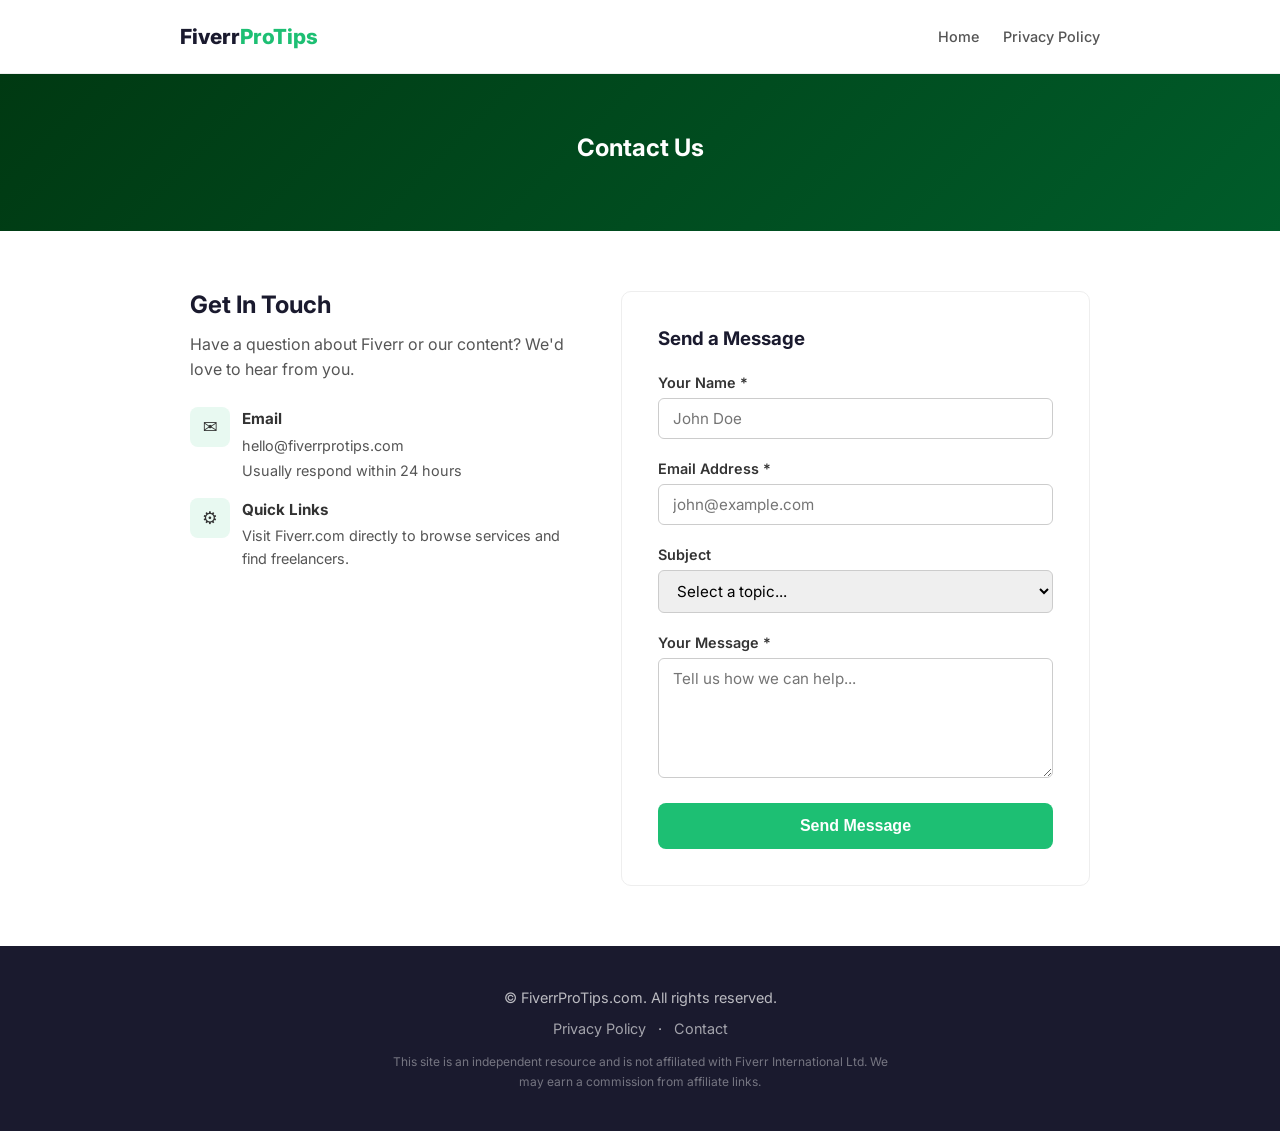
==== commit ea86948d: "Update affiliate links and remove dates" ====
--- a/contact.html
+++ b/contact.html
@@ -46,7 +46,7 @@
             <div class="contact-method-icon">&#9881;</div>
             <div>
               <h4>Quick Links</h4>
-              <p>Visit <a href="https://fiverr.com" target="_blank" rel="noopener">Fiverr.com</a> directly to browse services and find freelancers.</p>
+              <p>Visit <a href="https://go.fiverr.com/visit/?bta=22114&brand=fp&landingPage=fiverr.com" target="_blank" rel="noopener">Fiverr.com</a> directly to browse services and find freelancers.</p>
             </div>
           </div>
         </div>
@@ -90,7 +90,7 @@
 
   <footer>
     <div class="container">
-      <p>&copy; 2026 FiverrProTips.com. All rights reserved.</p>
+      <p>&copy; FiverrProTips.com. All rights reserved.</p>
       <p class="footer-links"><a href="privacy-policy.html">Privacy Policy</a> · <a href="contact.html">Contact</a></p>
       <p class="disclaimer">This site is an independent resource and is not affiliated with Fiverr International Ltd. We may earn a commission from affiliate links.</p>
     </div>
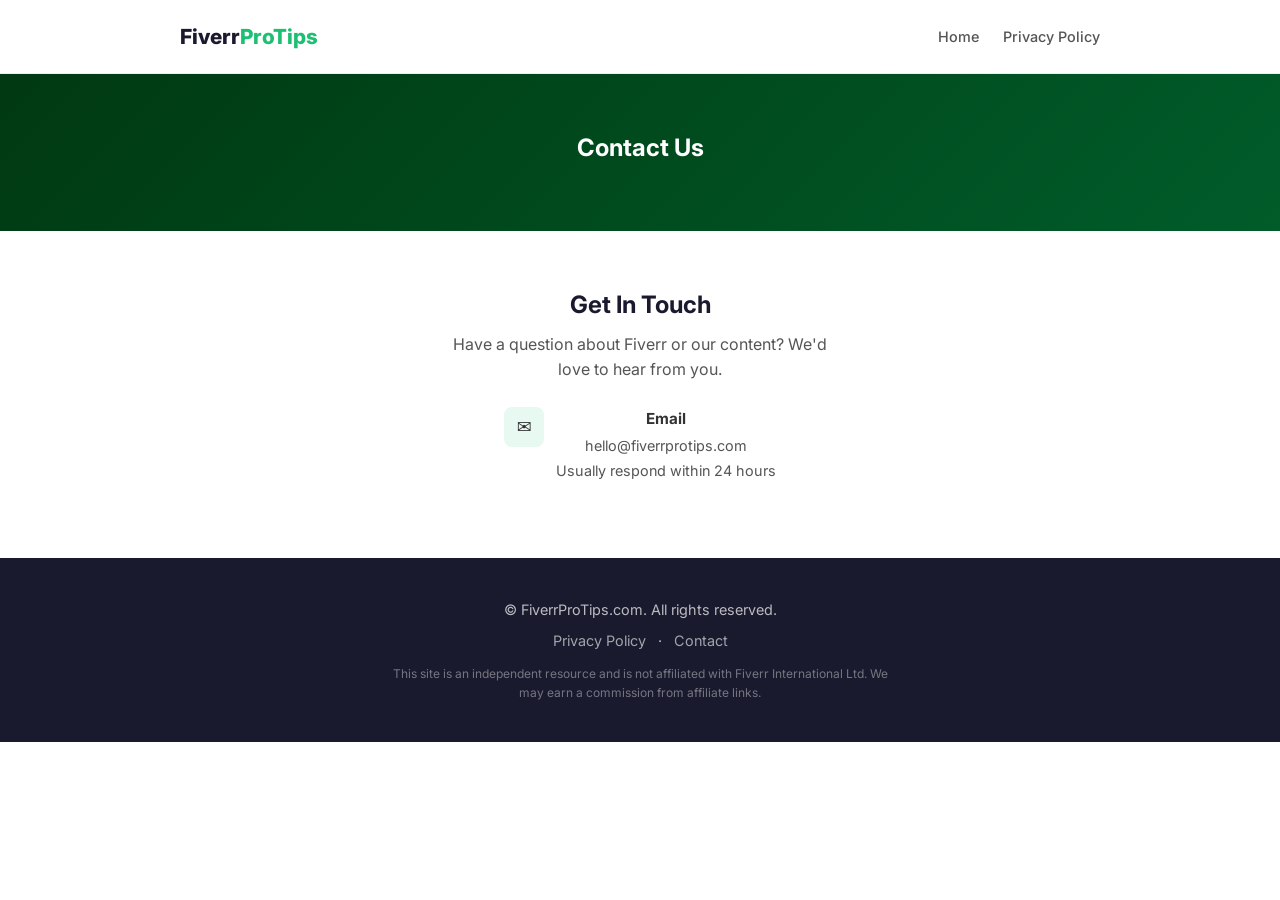
==== commit 698d10ab: "Simplify contact page - remove form, keep email only" ====
--- a/contact.html
+++ b/contact.html
@@ -29,59 +29,15 @@
 
   <section class="content-section">
     <div class="container">
-      <div class="contact-grid">
-        <div class="contact-info">
-          <h2>Get In Touch</h2>
-          <p>Have a question about Fiverr or our content? We'd love to hear from you.</p>
-
-          <div class="contact-method">
-            <div class="contact-method-icon">&#9993;</div>
-            <div>
-              <h4>Email</h4>
-              <a href="mailto:hello@fiverrprotips.com">hello@fiverrprotips.com</a>
-              <p>Usually respond within 24 hours</p>
-            </div>
-          </div>
-          <div class="contact-method">
-            <div class="contact-method-icon">&#9881;</div>
-            <div>
-              <h4>Quick Links</h4>
-              <p>Visit <a href="https://go.fiverr.com/visit/?bta=22114&brand=fp&landingPage=fiverr.com" target="_blank" rel="noopener">Fiverr.com</a> directly to browse services and find freelancers.</p>
-            </div>
-          </div>
-        </div>
-
-        <div class="contact-form-card" id="contactFormCard">
-          <h3>Send a Message</h3>
-          <form id="contactForm">
-            <div class="form-group">
-              <label for="name">Your Name *</label>
-              <input type="text" id="name" placeholder="John Doe" required>
-            </div>
-            <div class="form-group">
-              <label for="email">Email Address *</label>
-              <input type="email" id="email" placeholder="john@example.com" required>
-            </div>
-            <div class="form-group">
-              <label for="subject">Subject</label>
-              <select id="subject">
-                <option value="">Select a topic...</option>
-                <option value="general">General Question</option>
-                <option value="fiverr">Fiverr Tips</option>
-                <option value="suggestion">Suggestion</option>
-                <option value="other">Other</option>
-              </select>
-            </div>
-            <div class="form-group">
-              <label for="message">Your Message *</label>
-              <textarea id="message" placeholder="Tell us how we can help..." required></textarea>
-            </div>
-            <button type="submit" class="form-submit">Send Message</button>
-          </form>
-          <div class="form-success" id="formSuccess">
-            <div class="success-icon">&#10003;</div>
-            <h3>Message Sent!</h3>
-            <p>We'll get back to you within 24 hours.</p>
+      <div class="contact-info" style="text-align:center; max-width:400px; margin:0 auto;">
+        <h2>Get In Touch</h2>
+        <p>Have a question about Fiverr or our content? We'd love to hear from you.</p>
+        <div class="contact-method" style="justify-content:center;">
+          <div class="contact-method-icon">&#9993;</div>
+          <div>
+            <h4>Email</h4>
+            <a href="mailto:hello@fiverrprotips.com">hello@fiverrprotips.com</a>
+            <p>Usually respond within 24 hours</p>
           </div>
         </div>
       </div>
